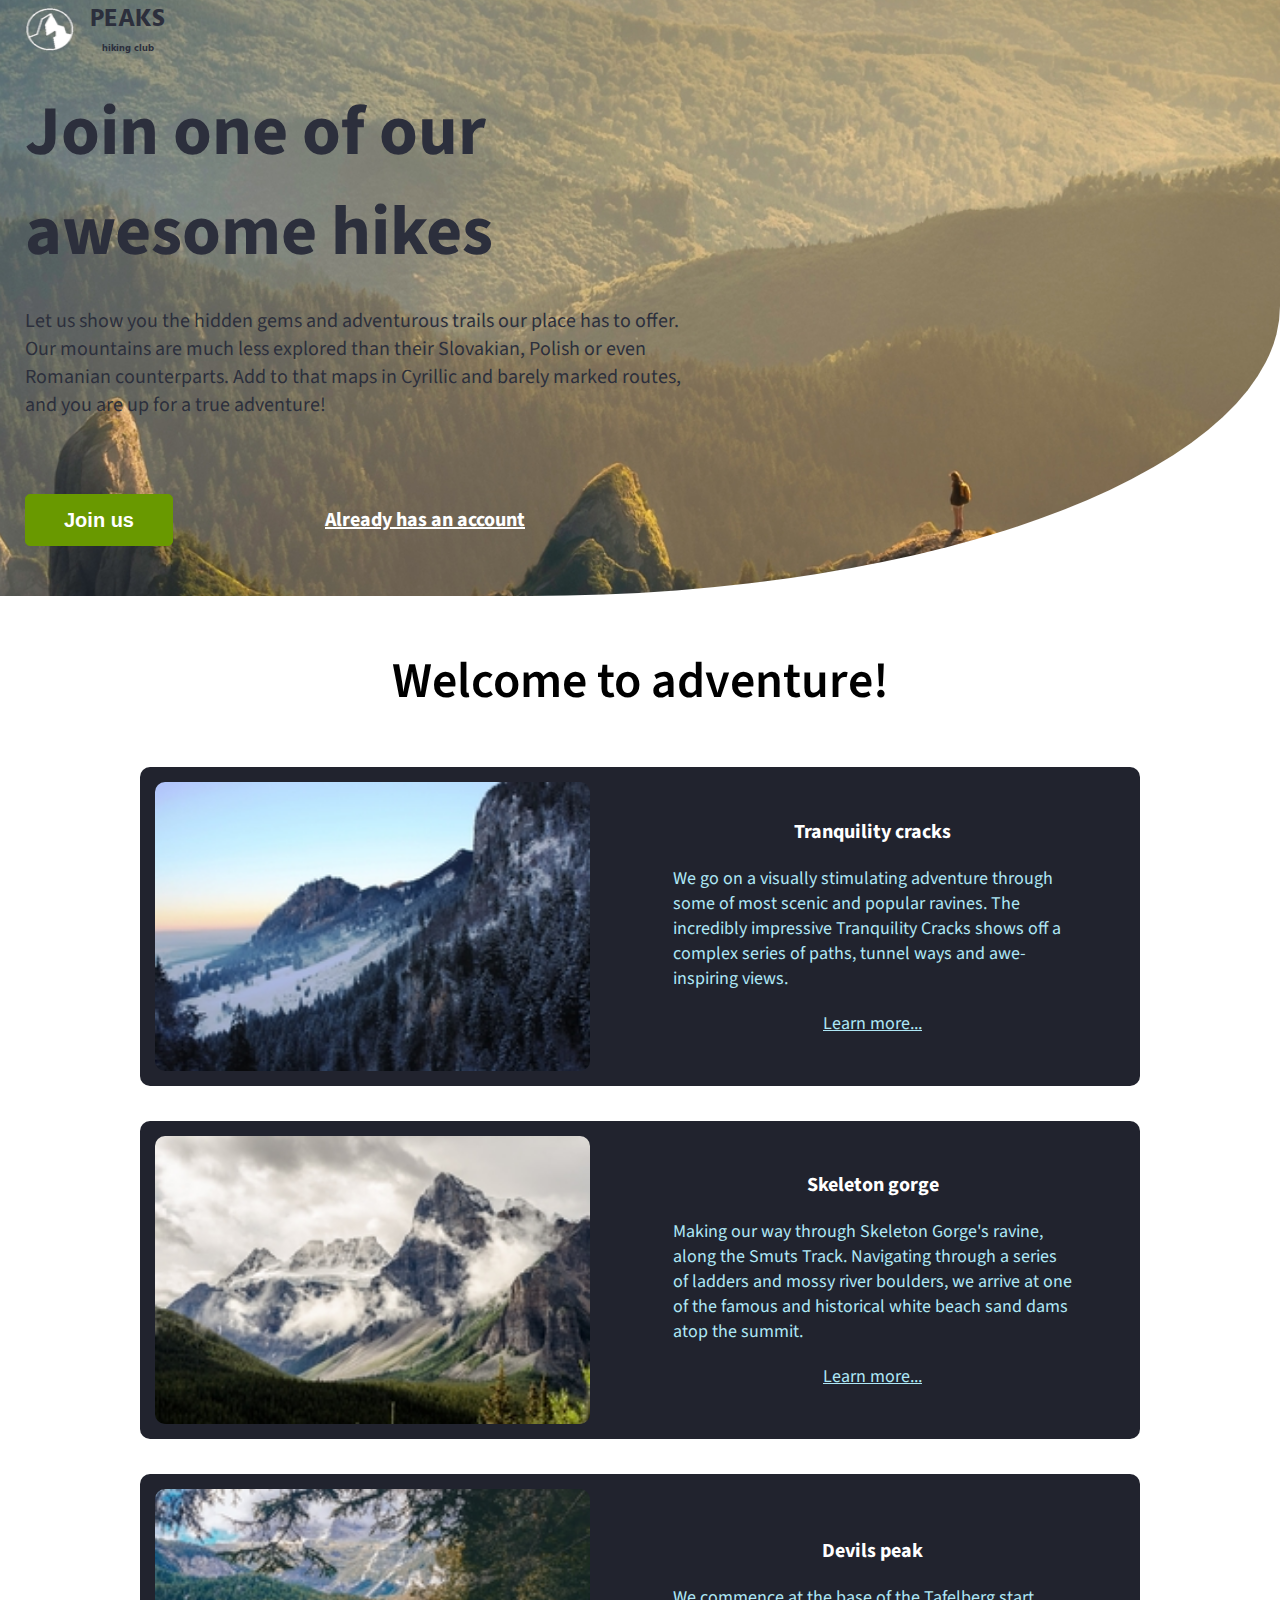
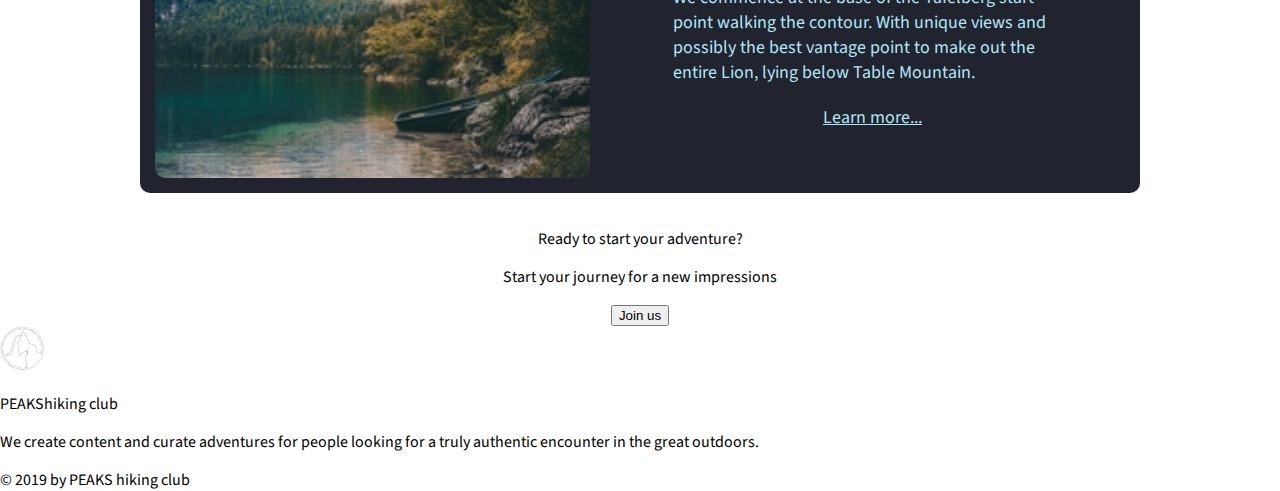
==== FL12_HW3/homework/index.html @ d1788f51 "1st 11122019" ====
<!DOCTYPE html>
<html lang="en">

<head>
    <meta charset="UTF-8">
    <meta name="viewport" content="width=device-width, initial-scale=1.0">
    <meta http-equiv="X-UA-Compatible" content="ie=edge">
    <link href="https://fonts.googleapis.com/css?family=Hind:400,600%7CSource+Sans+Pro:400,600,700%7CFresca"
          rel="stylesheet"/>

    <!-- Styles should be switched here: -->

    <link rel="stylesheet" type="text/css" href="css/style1.css">
    <!--     <link rel="stylesheet" type="text/css" href="css/style2.css">-->

    <title>PEAKS hiking club</title>
</head>

<body>
<header class="header">
    <div class="header-wrap">
        <div class="landing-logo">
            <img src="img/m-logo.png" alt="logo"/>
            <p>PEAKS<span>hiking club</span></p>
        </div>
        <p class="header_heading">
            Join one of our awesome hikes
        </p>
        <p class="header_text">
            Let us show you the hidden gems and adventurous trails our place has to offer.
            Our mountains are much less explored than their Slovakian,
            Polish or even Romanian counterparts. Add to that maps in Cyrillic and barely marked routes,
            and you are up for a true adventure!
        </p>
        <div>
            <button class="header_button">Join us</button>
            <a href="#" class="login">Already has an account</a>
        </div>
    </div>
</header>
<main class="section">
    <p class="section_text">
        Welcome to adventure!
    </p>
    <div class="section_card_wrap">
        <div class="section_card">
            <img class="section_card_img"
                 src="img/m-1.jpg"
                 alt="experts"/>
            <div class="section_card_right_container">
                <p class="section_card_heading">
                    Tranquility cracks
                </p>
                <p class="section_card_text">
                    We go on a visually stimulating adventure through some of most scenic and popular ravines.
                    The incredibly impressive Tranquility Cracks shows off a complex series of paths, tunnel ways and
                    awe-inspiring views.
                </p>
                <a href="#" class="section_link">Learn more...</a>
            </div>
        </div>
        <div class="section_card">
            <img class="section_card_img"
                 src="img/m-2.jpg"
                 alt="content formats"/>
            <div class="section_card_right_container">
                <p class="section_card_heading">
                    Skeleton gorge
                </p>
                <p class="section_card_text">
                    Making our way through Skeleton Gorge's ravine, along the Smuts Track.
                    Navigating through a series of ladders and mossy river boulders, we arrive at one of the famous and
                    historical white beach sand dams atop the summit.
                </p>
                <a href="#" class="section_link">Learn more...</a>
            </div>
        </div>
        <div class="section_card">
            <img class="section_card_img"
                 src="img/m-3.jpg"
                 alt="certificate"/>
            <div class="section_card_right_container">
                <p class="section_card_heading">
                    Devils peak
                </p>
                <p class="section_card_text">
                    We commence at the base of the Tafelberg start point walking the contour.
                    With unique views and possibly the best vantage point to make out the entire Lion, lying below Table
                    Mountain.
                </p>
                <a href="#" class="section_link">Learn more...</a>
            </div>
        </div>
    </div>
    <div class="section_banner">
        <div class="section_banner_text_wrap">
            <p class="section_banner_heading">
                Ready to start your adventure?
            </p>
            <p class="section_banner_text">
                Start your journey for a new impressions
            </p>
        </div>
        <button class="section_banner_button">Join us</button>
    </div>
</main>
<footer class="footer">
    <div class="footer-wrap">
        <div class="footer_logo landing-logo">
            <img src="img/m-logo.png" alt="logo"/>
            <p>PEAKS<span>hiking club</span></p>
        </div>
        <p class="footer_text">
            We create content and curate adventures for people looking for a truly authentic encounter in the great
            outdoors.
        </p>
        <span class="footer-cr">
          &copy; 2019 by PEAKS hiking club
        </span>
    </div>
</footer>
</body>

</html>
---- FL12_HW3/homework/css/style1.css ----
body {
  background-color: white;
  margin: 0 auto;
  font-family: 'Source Sans Pro', sans-serif; }

::selection {
  background: #14a0c7;
  color: #2c2f3c; }

.header {
  background: url("../img/m-h-day.jpg") center no-repeat;
  text-align: left;
  max-width: 100%;
  background-size: 1920px;
  border: 2px solid backgrCol;
  padding: 0;
  border-bottom-right-radius: 750px 290px; }
  .header .header-wrap {
    width: 100%;
    max-width: 1540px;
    margin: 0 auto; }
    .header .header-wrap .landing-logo {
      margin: 0 25px; }
      .header .header-wrap .landing-logo img {
        float: left;
        margin: 7px 0;
        height: 45px;
        width: 50px; }
      .header .header-wrap .landing-logo p {
        color: #2c2f3c;
        font-family: 'Hind', sans-serif;
        display: inline-block;
        margin: 0 auto;
        font-size: 25px;
        font-weight: 700;
        text-align: center;
        padding-left: 15px; }
        .header .header-wrap .landing-logo p span {
          display: block;
          font-size: 10px;
          margin: 0 auto; }
    .header .header-wrap .header_heading,
    .header .header-wrap .header_text {
      max-width: 660px;
      margin: 25px 25px; }
    .header .header-wrap .header_heading {
      color: #2c2f3c;
      font-size: 70px;
      font-weight: 700;
      text-align: left; }
    .header .header-wrap .header_text {
      color: #2c2f3c;
      font-size: 20px;
      text-align: left; }
    .header .header-wrap div:last-child {
      text-align: center;
      margin: 25px;
      max-width: 500px;
      display: flex;
      align-items: center;
      justify-content: space-between; }

.section {
  text-align: center; }
  .section .section_text {
    font-size: 50px;
    font-weight: 600; }
  .section .section_card_wrap {
    margin: 0 auto;
    max-width: 1000px;
    width: 100%; }
    .section .section_card_wrap .section_card {
      max-height: 100%;
      width: 100%;
      background-color: #21232e;
      display: flex;
      align-items: center;
      justify-content: leftspace-between;
      margin: 35px auto;
      border-radius: 10px; }
      .section .section_card_wrap .section_card img {
        border-radius: 10px;
        margin: 15px;
        max-height: 300px;
        width: 435px;
        max-width: 100%; }
      .section .section_card_wrap .section_card div {
        display: flex;
        flex-direction: column;
        justify-content: center;
        max-width: 400px;
        width: 100%;
        text-align: center;
        color: white;
        margin: 0 auto; }
        .section .section_card_wrap .section_card div .section_card_heading {
          font-size: 20px;
          margin: 10px 0 10px 0;
          font-weight: 700; }
        .section .section_card_wrap .section_card div .section_card_text {
          color: #aee7f6;
          font-size: 18px;
          text-align: left;
          margin: 10px 0 10px 0; }
        .section .section_card_wrap .section_card div a {
          font-size: 18px;
          color: #aee7f6;
          margin: 10px 0 10px 0; }

.header_button {
  width: 148px;
  height: 52px;
  color: white;
  background: #699900;
  border: 1px solid #699900;
  border-radius: 5px;
  font-weight: 700;
  font-size: 20px;
  margin: 50px 0; }

.login {
  font-size: 20px;
  color: white;
  font-weight: 700;
  margin: 50px 0; }
---- FL12_HW3/homework/css/style2.css ----
body {
  background-color: white;
  margin: 0 auto;
  font-family: 'Source Sans Pro', sans-serif; }

::selection {
  background: #14a0c7;
  color: #2c2f3c; }

.header {
  background: url("../img/m-h-day.jpg") center no-repeat;
  text-align: left;
  max-width: 100%;
  background-size: 1920px;
  border: 2px solid backgrCol;
  padding: 0;
  border-bottom-right-radius: 750px 290px; }
  .header .header-wrap {
    width: 100%;
    max-width: 1540px;
    margin: 0 auto; }
    .header .header-wrap .landing-logo {
      margin: 0 25px; }
      .header .header-wrap .landing-logo img {
        float: left;
        margin: 7px 0;
        height: 45px;
        width: 50px; }
      .header .header-wrap .landing-logo p {
        color: #2c2f3c;
        font-family: 'Hind', sans-serif;
        display: inline-block;
        margin: 0 auto;
        font-size: 25px;
        font-weight: 700;
        text-align: center;
        padding-left: 15px; }
        .header .header-wrap .landing-logo p span {
          display: block;
          font-size: 10px;
          margin: 0 auto; }
    .header .header-wrap .header_heading,
    .header .header-wrap .header_text {
      max-width: 660px;
      margin: 25px 25px; }
    .header .header-wrap .header_heading {
      color: #2c2f3c;
      font-size: 70px;
      font-weight: 700;
      text-align: left; }
    .header .header-wrap .header_text {
      color: #2c2f3c;
      font-size: 20px;
      text-align: left; }
    .header .header-wrap div:last-child {
      text-align: center;
      margin: 25px;
      max-width: 500px;
      display: flex;
      align-items: center;
      justify-content: space-between; }

.section {
  text-align: center; }
  .section .section_text {
    font-size: 50px;
    font-weight: 600; }
  .section .section_card_wrap {
    margin: 0 auto;
    max-width: 1000px;
    width: 100%; }
    .section .section_card_wrap .section_card {
      max-height: 100%;
      width: 100%;
      background-color: #21232e;
      display: flex;
      align-items: center;
      justify-content: leftspace-between;
      margin: 35px auto;
      border-radius: 10px; }
      .section .section_card_wrap .section_card img {
        border-radius: 10px;
        margin: 15px;
        max-height: 300px;
        width: 435px;
        max-width: 100%; }
      .section .section_card_wrap .section_card div {
        display: flex;
        flex-direction: column;
        justify-content: center;
        max-width: 400px;
        width: 100%;
        text-align: center;
        color: white;
        margin: 0 auto; }
        .section .section_card_wrap .section_card div .section_card_heading {
          font-size: 20px;
          margin: 10px 0 10px 0;
          font-weight: 700; }
        .section .section_card_wrap .section_card div .section_card_text {
          color: #aee7f6;
          font-size: 18px;
          text-align: left;
          margin: 10px 0 10px 0; }
        .section .section_card_wrap .section_card div a {
          font-size: 18px;
          color: #aee7f6;
          margin: 10px 0 10px 0; }

.header_button {
  width: 148px;
  height: 52px;
  color: white;
  background: #699900;
  border: 1px solid #699900;
  border-radius: 5px;
  font-weight: 700;
  font-size: 20px;
  margin: 50px 0; }

.login {
  font-size: 20px;
  color: white;
  font-weight: 700;
  margin: 50px 0; }
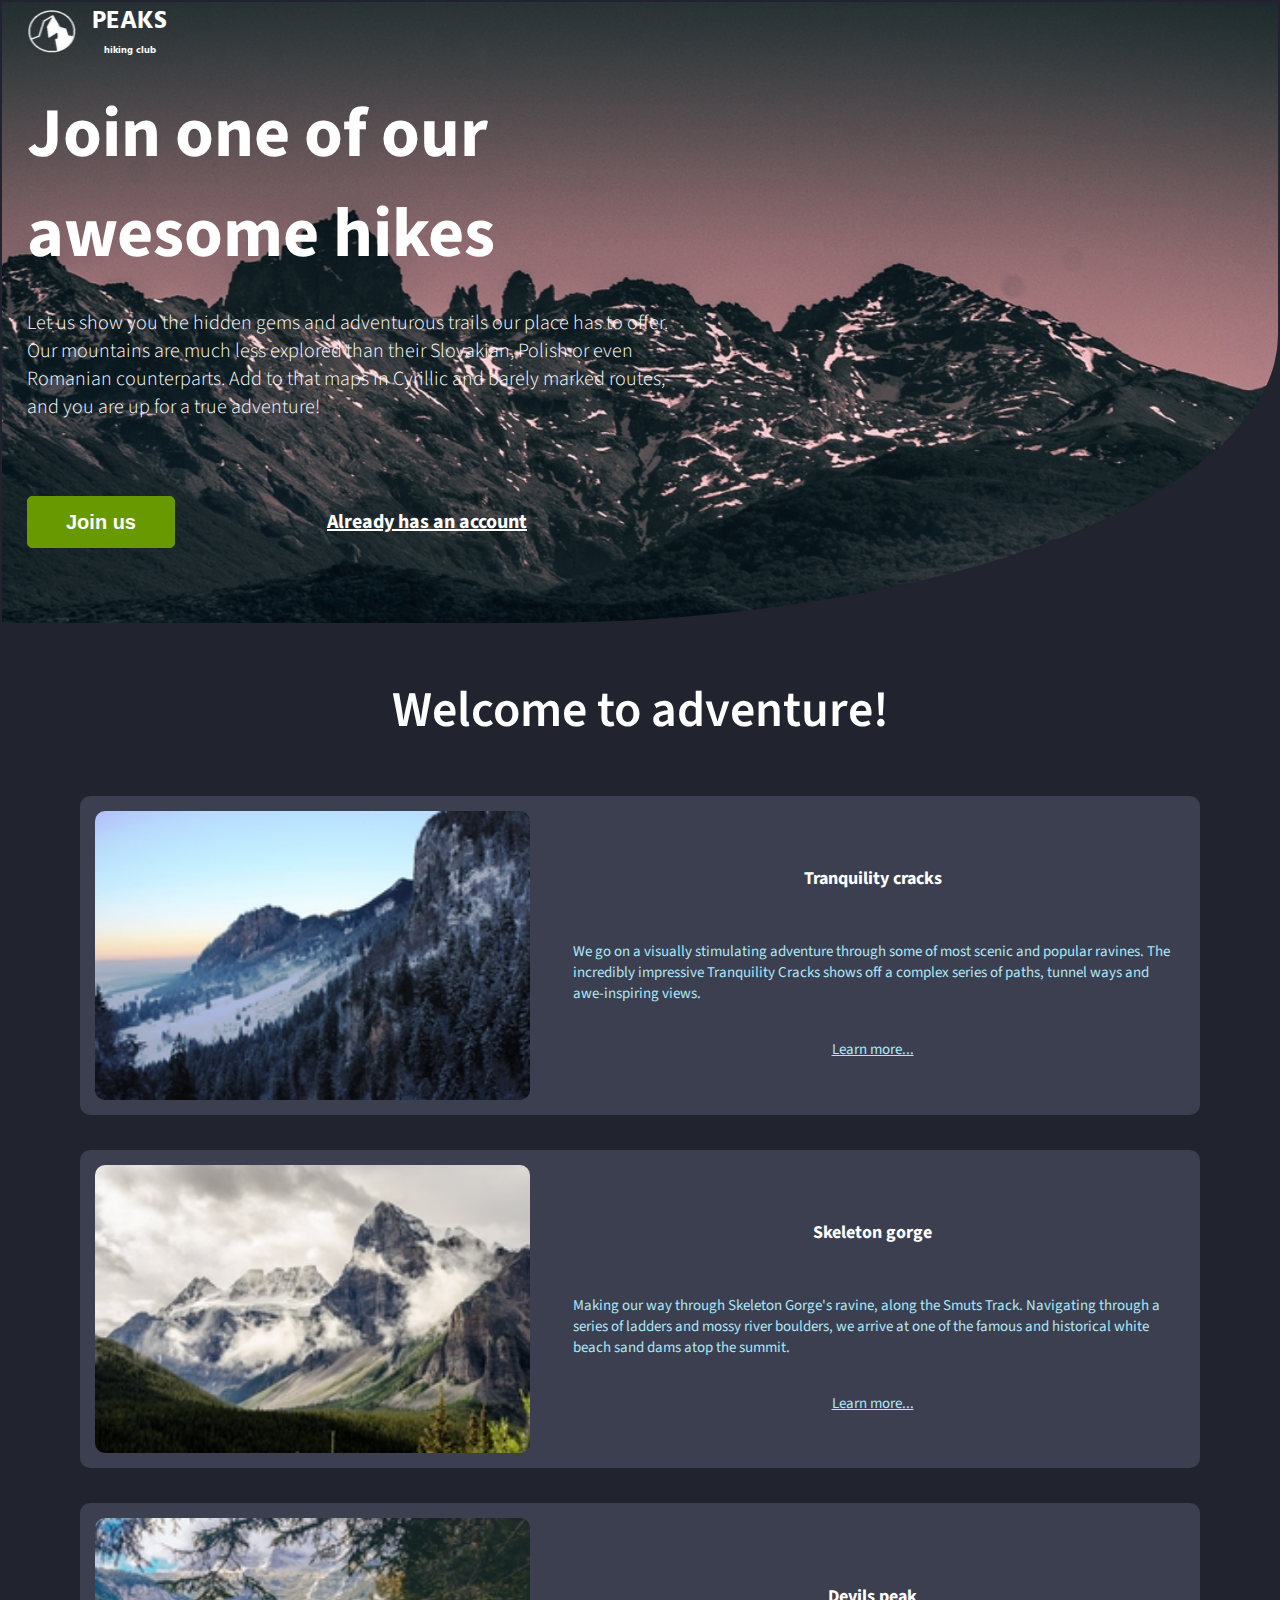
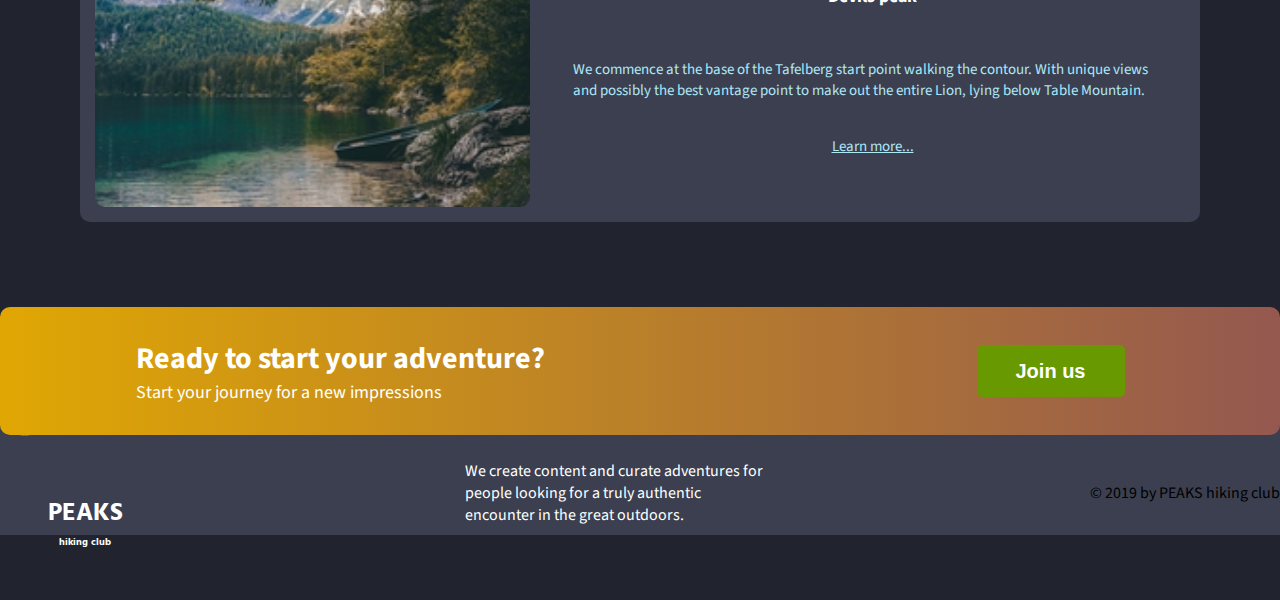
==== commit 49085a6f: "2nd 12122019" ====
--- a/FL12_HW3/homework/index.html
+++ b/FL12_HW3/homework/index.html
@@ -10,8 +10,8 @@
 
     <!-- Styles should be switched here: -->
 
-    <link rel="stylesheet" type="text/css" href="css/style1.css">
-    <!--     <link rel="stylesheet" type="text/css" href="css/style2.css">-->
+    <!-- <link rel="stylesheet" type="text/css" href="css/style1.css"> -->
+        <link rel="stylesheet" type="text/css" href="css/style2.css">
 
     <title>PEAKS hiking club</title>
 </head>
--- a/FL12_HW3/homework/css/style1.css
+++ b/FL12_HW3/homework/css/style1.css
@@ -12,7 +12,7 @@
   text-align: left;
   max-width: 100%;
   background-size: 1920px;
-  border: 2px solid backgrCol;
+  border: 2px solid white;
   padding: 0;
   border-bottom-right-radius: 750px 290px; }
   .header .header-wrap {
@@ -39,19 +39,16 @@
           display: block;
           font-size: 10px;
           margin: 0 auto; }
-    .header .header-wrap .header_heading,
+    .header .header-wrap .header_heading, .header .header-wrap .header_text {
+      color: #2c2f3c;
+      max-width: 660px;
+      margin: 25px 25px;
+      text-align: left;
+      font-weight: 700;
+      font-size: 70px; }
     .header .header-wrap .header_text {
-      max-width: 660px;
-      margin: 25px 25px; }
-    .header .header-wrap .header_heading {
-      color: #2c2f3c;
-      font-size: 70px;
-      font-weight: 700;
-      text-align: left; }
-    .header .header-wrap .header_text {
-      color: #2c2f3c;
-      font-size: 20px;
-      text-align: left; }
+      font-weight: 300;
+      font-size: 20px; }
     .header .header-wrap div:last-child {
       text-align: center;
       margin: 25px;
@@ -59,67 +56,141 @@
       display: flex;
       align-items: center;
       justify-content: space-between; }
+      .header .header-wrap div:last-child .header_button {
+        width: 148px;
+        height: 52px;
+        color: white;
+        background: #699900;
+        border: 1px solid #699900;
+        border-radius: 5px;
+        font-weight: 700;
+        font-size: 20px;
+        margin: 50px 0; }
+      .header .header-wrap div:last-child .login {
+        font-size: 20px;
+        color: white;
+        font-weight: 700;
+        margin: 50px 0; }
 
 .section {
   text-align: center; }
   .section .section_text {
+    color: #2c2f3c;
     font-size: 50px;
     font-weight: 600; }
   .section .section_card_wrap {
     margin: 0 auto;
-    max-width: 1000px;
+    max-width: 1130px;
     width: 100%; }
     .section .section_card_wrap .section_card {
-      max-height: 100%;
+      max-width: 1120px;
       width: 100%;
       background-color: #21232e;
       display: flex;
       align-items: center;
-      justify-content: leftspace-between;
+      justify-content: space-around;
       margin: 35px auto;
       border-radius: 10px; }
       .section .section_card_wrap .section_card img {
         border-radius: 10px;
         margin: 15px;
-        max-height: 300px;
         width: 435px;
-        max-width: 100%; }
+        height: auto; }
       .section .section_card_wrap .section_card div {
         display: flex;
         flex-direction: column;
         justify-content: center;
-        max-width: 400px;
+        max-width: 600px;
         width: 100%;
         text-align: center;
         color: white;
-        margin: 0 auto; }
+        margin: 50px auto; }
         .section .section_card_wrap .section_card div .section_card_heading {
-          font-size: 20px;
-          margin: 10px 0 10px 0;
+          font-size: 18px;
+          margin: 15px auto;
           font-weight: 700; }
         .section .section_card_wrap .section_card div .section_card_text {
           color: #aee7f6;
-          font-size: 18px;
+          font-size: 15px;
           text-align: left;
-          margin: 10px 0 10px 0; }
+          margin: 35px 0; }
         .section .section_card_wrap .section_card div a {
-          font-size: 18px;
+          font-size: 15px;
           color: #aee7f6;
-          margin: 10px 0 10px 0; }
+          text-align: center; }
+  .section .section_banner {
+    background: linear-gradient(to right, #649315, #305ecf);
+    max-width: 1300px;
+    width: 100%;
+    margin: 0 auto;
+    display: flex;
+    justify-content: space-around;
+    align-items: center;
+    border-radius: 10px;
+    position: relative;
+    top: 50px;
+    z-index: 2; }
+    .section .section_banner .section_banner_text_wrap {
+      flex-direction: column;
+      text-align: left;
+      max-width: 600px;
+      width: 100%;
+      margin: 30px 0 30px 50px; }
+      .section .section_banner .section_banner_text_wrap .section_banner_heading {
+        color: #2c2f3c;
+        font-size: 30px;
+        font-weight: 700;
+        margin: auto; }
+      .section .section_banner .section_banner_text_wrap .section_banner_text {
+        color: #2c2f3c;
+        font-size: 18px;
+        margin: auto; }
+    .section .section_banner .section_banner_button {
+      width: 148px;
+      height: 52px;
+      color: white;
+      background: #699900;
+      border: 1px solid #699900;
+      border-radius: 5px;
+      font-weight: 700;
+      font-size: 20px;
+      margin: auto 70px; }
 
-.header_button {
-  width: 148px;
-  height: 52px;
-  color: white;
-  background: #699900;
-  border: 1px solid #699900;
-  border-radius: 5px;
-  font-weight: 700;
-  font-size: 20px;
-  margin: 50px 0; }
-
-.login {
-  font-size: 20px;
-  color: white;
-  font-weight: 700;
-  margin: 50px 0; }
+.footer {
+  position: relative;
+  max-width: 1920px;
+  height: 150px;
+  width: 100%;
+  margin: 0 auto;
+  background-color: #21232e;
+  z-index: 1; }
+  .footer .footer-wrap {
+    display: flex;
+    align-items: center;
+    justify-content: space-around; }
+    .footer .footer-wrap .landing-logo img {
+      float: left;
+      margin: 7px 0;
+      height: 45px;
+      width: 50px; }
+    .footer .footer-wrap .landing-logo p {
+      color: #2c2f3c;
+      font-family: 'Hind', sans-serif;
+      display: inline-block;
+      margin: 0 auto;
+      font-size: 25px;
+      font-weight: 700;
+      text-align: center;
+      padding-left: 15px;
+      margin: 50px auto;
+      max-width: 300px;
+      width: 100%; }
+      .footer .footer-wrap .landing-logo p span {
+        display: block;
+        font-size: 10px;
+        margin: 0 auto; }
+    .footer .footer-wrap .footer_text {
+      color: #2c2f3c;
+      margin: 0 auto;
+      max-width: 300px;
+      width: 100%; }
--- a/FL12_HW3/homework/css/style2.css
+++ b/FL12_HW3/homework/css/style2.css
@@ -1,18 +1,18 @@
 body {
-  background-color: white;
+  background-color: #21232e;
   margin: 0 auto;
   font-family: 'Source Sans Pro', sans-serif; }
 
 ::selection {
-  background: #14a0c7;
-  color: #2c2f3c; }
+  background: #ff4e33;
+  color: white; }
 
 .header {
-  background: url("../img/m-h-day.jpg") center no-repeat;
+  background: url("../img/m-h-night.jpg") center no-repeat;
   text-align: left;
   max-width: 100%;
   background-size: 1920px;
-  border: 2px solid backgrCol;
+  border: 2px solid #21232e;
   padding: 0;
   border-bottom-right-radius: 750px 290px; }
   .header .header-wrap {
@@ -27,7 +27,7 @@
         height: 45px;
         width: 50px; }
       .header .header-wrap .landing-logo p {
-        color: #2c2f3c;
+        color: white;
         font-family: 'Hind', sans-serif;
         display: inline-block;
         margin: 0 auto;
@@ -39,19 +39,16 @@
           display: block;
           font-size: 10px;
           margin: 0 auto; }
-    .header .header-wrap .header_heading,
+    .header .header-wrap .header_heading, .header .header-wrap .header_text {
+      color: white;
+      max-width: 660px;
+      margin: 25px 25px;
+      text-align: left;
+      font-weight: 700;
+      font-size: 70px; }
     .header .header-wrap .header_text {
-      max-width: 660px;
-      margin: 25px 25px; }
-    .header .header-wrap .header_heading {
-      color: #2c2f3c;
-      font-size: 70px;
-      font-weight: 700;
-      text-align: left; }
-    .header .header-wrap .header_text {
-      color: #2c2f3c;
-      font-size: 20px;
-      text-align: left; }
+      font-weight: 300;
+      font-size: 20px; }
     .header .header-wrap div:last-child {
       text-align: center;
       margin: 25px;
@@ -59,67 +56,141 @@
       display: flex;
       align-items: center;
       justify-content: space-between; }
+      .header .header-wrap div:last-child .header_button {
+        width: 148px;
+        height: 52px;
+        color: white;
+        background: #699900;
+        border: 1px solid #699900;
+        border-radius: 5px;
+        font-weight: 700;
+        font-size: 20px;
+        margin: 50px 0; }
+      .header .header-wrap div:last-child .login {
+        font-size: 20px;
+        color: white;
+        font-weight: 700;
+        margin: 50px 0; }
 
 .section {
   text-align: center; }
   .section .section_text {
+    color: white;
     font-size: 50px;
     font-weight: 600; }
   .section .section_card_wrap {
     margin: 0 auto;
-    max-width: 1000px;
+    max-width: 1130px;
     width: 100%; }
     .section .section_card_wrap .section_card {
-      max-height: 100%;
+      max-width: 1120px;
       width: 100%;
-      background-color: #21232e;
+      background-color: #3b3f50;
       display: flex;
       align-items: center;
-      justify-content: leftspace-between;
+      justify-content: space-around;
       margin: 35px auto;
       border-radius: 10px; }
       .section .section_card_wrap .section_card img {
         border-radius: 10px;
         margin: 15px;
-        max-height: 300px;
         width: 435px;
-        max-width: 100%; }
+        height: auto; }
       .section .section_card_wrap .section_card div {
         display: flex;
         flex-direction: column;
         justify-content: center;
-        max-width: 400px;
+        max-width: 600px;
         width: 100%;
         text-align: center;
         color: white;
-        margin: 0 auto; }
+        margin: 50px auto; }
         .section .section_card_wrap .section_card div .section_card_heading {
-          font-size: 20px;
-          margin: 10px 0 10px 0;
+          font-size: 18px;
+          margin: 15px auto;
           font-weight: 700; }
         .section .section_card_wrap .section_card div .section_card_text {
           color: #aee7f6;
-          font-size: 18px;
+          font-size: 15px;
           text-align: left;
-          margin: 10px 0 10px 0; }
+          margin: 35px 0; }
         .section .section_card_wrap .section_card div a {
-          font-size: 18px;
+          font-size: 15px;
           color: #aee7f6;
-          margin: 10px 0 10px 0; }
+          text-align: center; }
+  .section .section_banner {
+    background: linear-gradient(to right, #e0a703, #945850);
+    max-width: 1300px;
+    width: 100%;
+    margin: 0 auto;
+    display: flex;
+    justify-content: space-around;
+    align-items: center;
+    border-radius: 10px;
+    position: relative;
+    top: 50px;
+    z-index: 2; }
+    .section .section_banner .section_banner_text_wrap {
+      flex-direction: column;
+      text-align: left;
+      max-width: 600px;
+      width: 100%;
+      margin: 30px 0 30px 50px; }
+      .section .section_banner .section_banner_text_wrap .section_banner_heading {
+        color: white;
+        font-size: 30px;
+        font-weight: 700;
+        margin: auto; }
+      .section .section_banner .section_banner_text_wrap .section_banner_text {
+        color: white;
+        font-size: 18px;
+        margin: auto; }
+    .section .section_banner .section_banner_button {
+      width: 148px;
+      height: 52px;
+      color: white;
+      background: #699900;
+      border: 1px solid #699900;
+      border-radius: 5px;
+      font-weight: 700;
+      font-size: 20px;
+      margin: auto 70px; }
 
-.header_button {
-  width: 148px;
-  height: 52px;
-  color: white;
-  background: #699900;
-  border: 1px solid #699900;
-  border-radius: 5px;
-  font-weight: 700;
-  font-size: 20px;
-  margin: 50px 0; }
-
-.login {
-  font-size: 20px;
-  color: white;
-  font-weight: 700;
-  margin: 50px 0; }
+.footer {
+  position: relative;
+  max-width: 1920px;
+  height: 150px;
+  width: 100%;
+  margin: 0 auto;
+  background-color: #3b3f50;
+  z-index: 1; }
+  .footer .footer-wrap {
+    display: flex;
+    align-items: center;
+    justify-content: space-around; }
+    .footer .footer-wrap .landing-logo img {
+      float: left;
+      margin: 7px 0;
+      height: 45px;
+      width: 50px; }
+    .footer .footer-wrap .landing-logo p {
+      color: white;
+      font-family: 'Hind', sans-serif;
+      display: inline-block;
+      margin: 0 auto;
+      font-size: 25px;
+      font-weight: 700;
+      text-align: center;
+      padding-left: 15px;
+      margin: 50px auto;
+      max-width: 300px;
+      width: 100%; }
+      .footer .footer-wrap .landing-logo p span {
+        display: block;
+        font-size: 10px;
+        margin: 0 auto; }
+    .footer .footer-wrap .footer_text {
+      color: white;
+      margin: 0 auto;
+      max-width: 300px;
+      width: 100%; }
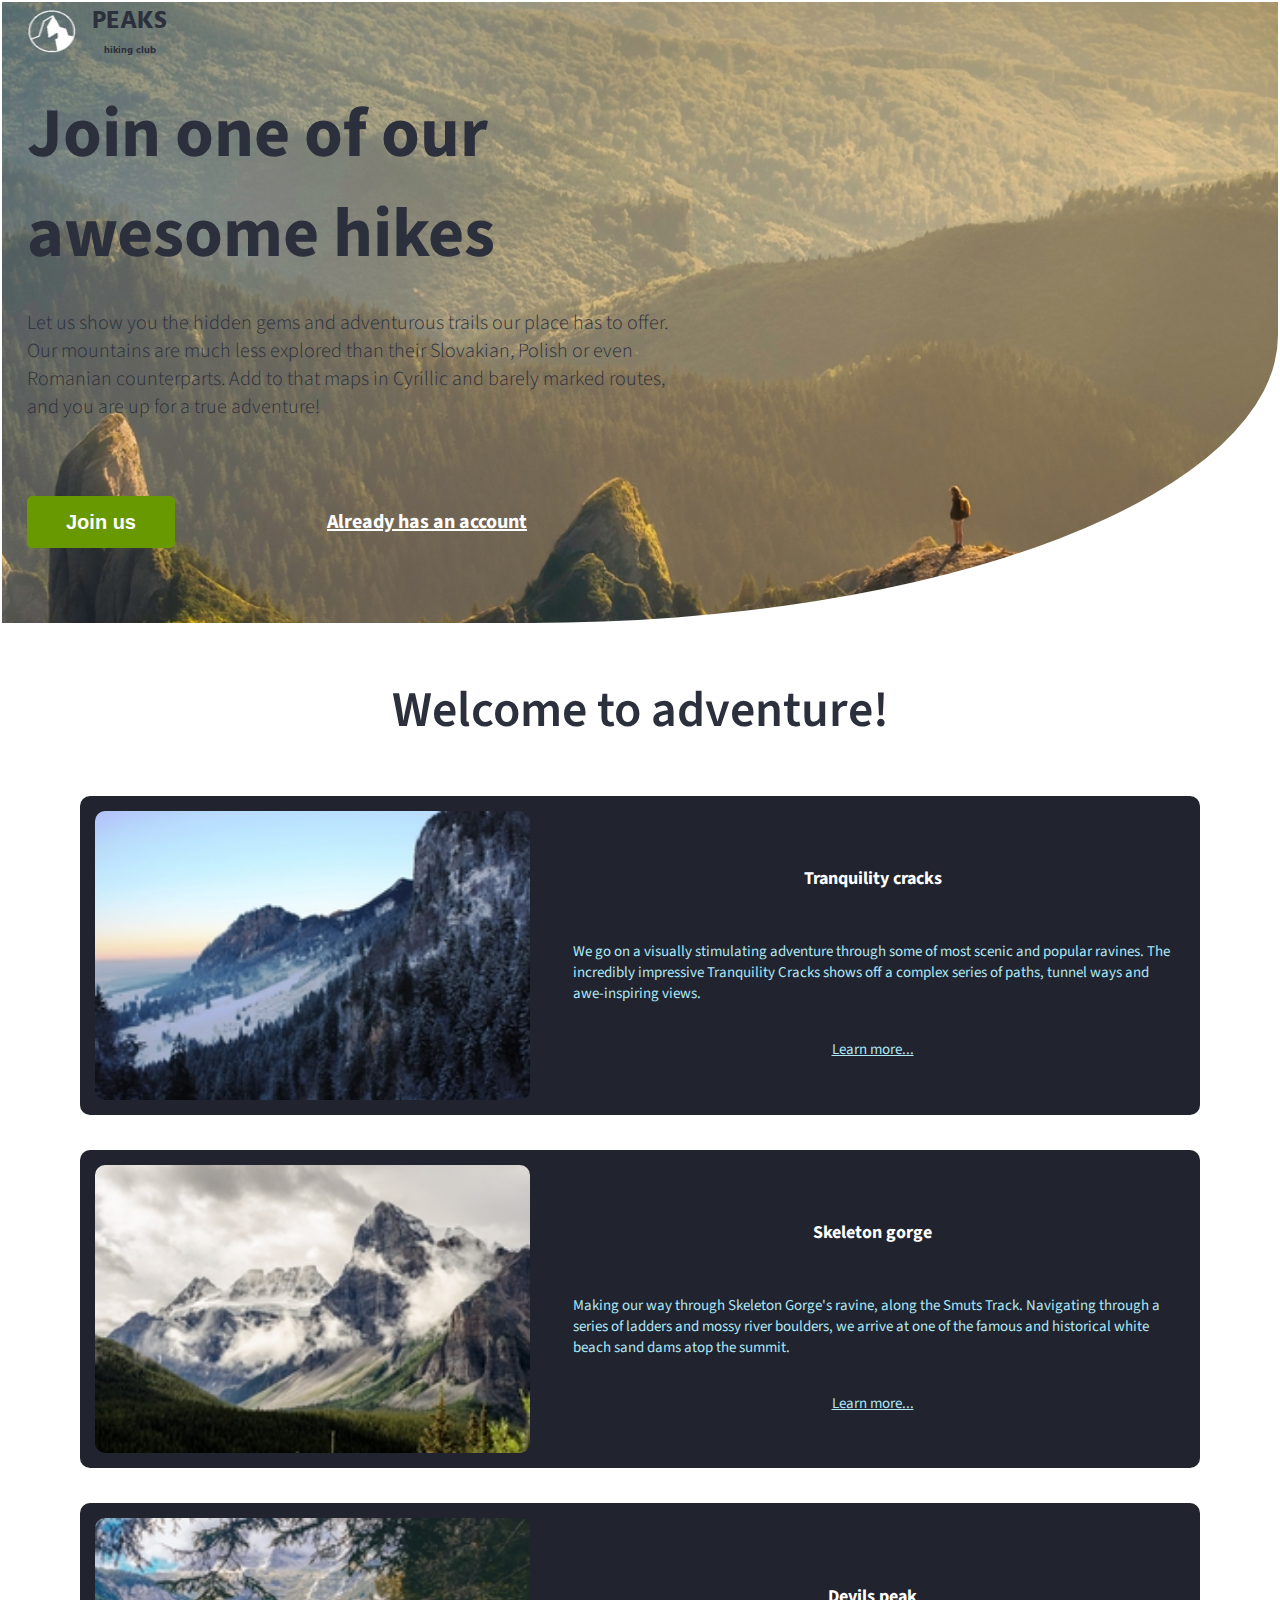
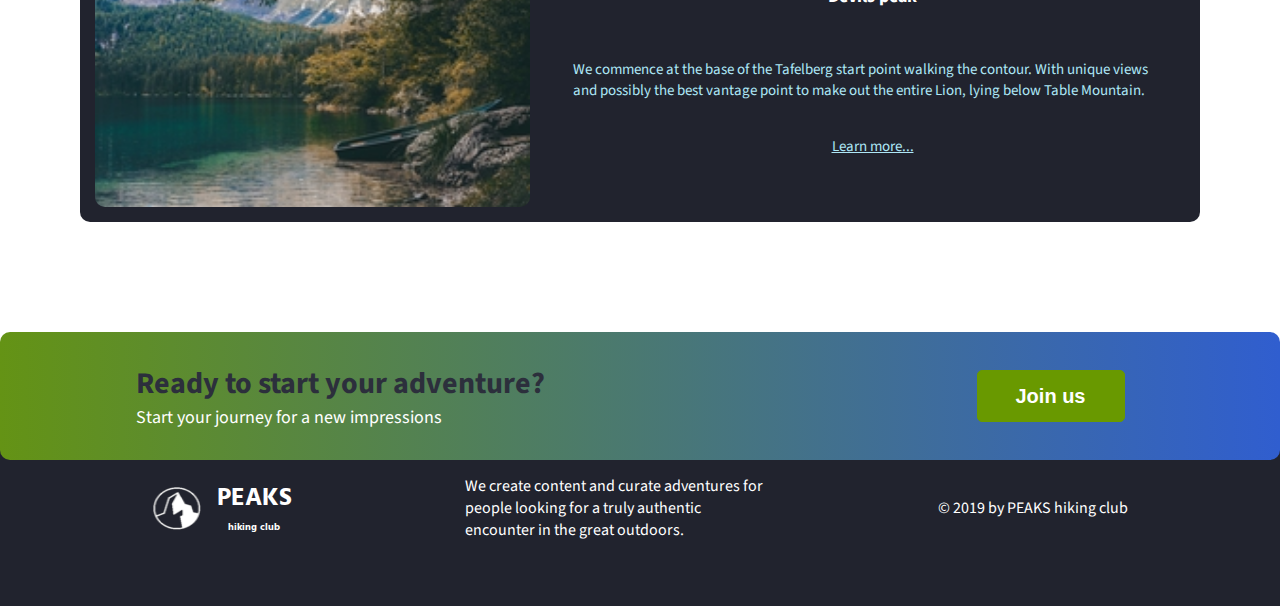
==== commit 48a1635c: "3кd 13122019" ====
--- a/FL12_HW3/homework/index.html
+++ b/FL12_HW3/homework/index.html
@@ -10,8 +10,8 @@
 
     <!-- Styles should be switched here: -->
 
-    <!-- <link rel="stylesheet" type="text/css" href="css/style1.css"> -->
-        <link rel="stylesheet" type="text/css" href="css/style2.css">
+    <link rel="stylesheet" type="text/css" href="css/style1.css">
+        <!-- <link rel="stylesheet" type="text/css" href="css/style2.css"> -->
 
     <title>PEAKS hiking club</title>
 </head>
--- a/FL12_HW3/homework/css/style1.css
+++ b/FL12_HW3/homework/css/style1.css
@@ -28,7 +28,7 @@
         width: 50px; }
       .header .header-wrap .landing-logo p {
         color: #2c2f3c;
-        font-family: 'Hind', sans-serif;
+        font-family: "Hind", sans-serif;
         display: inline-block;
         margin: 0 auto;
         font-size: 25px;
@@ -122,13 +122,13 @@
     background: linear-gradient(to right, #649315, #305ecf);
     max-width: 1300px;
     width: 100%;
-    margin: 0 auto;
+    margin: 25px auto;
     display: flex;
     justify-content: space-around;
     align-items: center;
     border-radius: 10px;
     position: relative;
-    top: 50px;
+    top: 75px;
     z-index: 2; }
     .section .section_banner .section_banner_text_wrap {
       flex-direction: column;
@@ -142,7 +142,7 @@
         font-weight: 700;
         margin: auto; }
       .section .section_banner .section_banner_text_wrap .section_banner_text {
-        color: #2c2f3c;
+        color: white;
         font-size: 18px;
         margin: auto; }
     .section .section_banner .section_banner_button {
@@ -159,38 +159,43 @@
 .footer {
   position: relative;
   max-width: 1920px;
-  height: 150px;
-  width: 100%;
+  max-height: 300px;
+  height: 100%;
   margin: 0 auto;
   background-color: #21232e;
   z-index: 1; }
   .footer .footer-wrap {
     display: flex;
+    flex-wrap: wrap;
+    padding: 65px;
+    margin: 0 auto;
     align-items: center;
     justify-content: space-around; }
-    .footer .footer-wrap .landing-logo img {
-      float: left;
-      margin: 7px 0;
-      height: 45px;
-      width: 50px; }
-    .footer .footer-wrap .landing-logo p {
-      color: #2c2f3c;
-      font-family: 'Hind', sans-serif;
-      display: inline-block;
+    .footer .footer-wrap .landing-logo {
+      margin: 0 auto; }
+      .footer .footer-wrap .landing-logo img {
+        float: left;
+        margin: 7px 0;
+        height: 45px;
+        width: 50px; }
+      .footer .footer-wrap .landing-logo p {
+        color: #2c2f3c;
+        font-family: "Hind", sans-serif;
+        display: inline-block;
+        margin: 0 auto;
+        font-size: 25px;
+        font-weight: 700;
+        text-align: center;
+        padding-left: 15px;
+        color: white; }
+        .footer .footer-wrap .landing-logo p span {
+          display: block;
+          font-size: 10px;
+          margin: 0 auto; }
+    .footer .footer-wrap .footer_text {
+      color: white;
       margin: 0 auto;
-      font-size: 25px;
-      font-weight: 700;
-      text-align: center;
-      padding-left: 15px;
-      margin: 50px auto;
-      max-width: 300px;
-      width: 100%; }
-      .footer .footer-wrap .landing-logo p span {
-        display: block;
-        font-size: 10px;
-        margin: 0 auto; }
-    .footer .footer-wrap .footer_text {
-      color: #2c2f3c;
-      margin: 0 auto;
-      max-width: 300px;
-      width: 100%; }
+      max-width: 300px; }
+    .footer .footer-wrap .footer-cr {
+      color: white;
+      margin: 0 auto; }
--- a/FL12_HW3/homework/css/style2.css
+++ b/FL12_HW3/homework/css/style2.css
@@ -28,7 +28,7 @@
         width: 50px; }
       .header .header-wrap .landing-logo p {
         color: white;
-        font-family: 'Hind', sans-serif;
+        font-family: "Fresca", sans-serif;
         display: inline-block;
         margin: 0 auto;
         font-size: 25px;
@@ -119,16 +119,16 @@
           color: #aee7f6;
           text-align: center; }
   .section .section_banner {
-    background: linear-gradient(to right, #e0a703, #945850);
+    background: linear-gradient(to right, #e0a703, #9458ff);
     max-width: 1300px;
     width: 100%;
-    margin: 0 auto;
+    margin: 25px auto;
     display: flex;
     justify-content: space-around;
     align-items: center;
     border-radius: 10px;
     position: relative;
-    top: 50px;
+    top: 75px;
     z-index: 2; }
     .section .section_banner .section_banner_text_wrap {
       flex-direction: column;
@@ -159,38 +159,43 @@
 .footer {
   position: relative;
   max-width: 1920px;
-  height: 150px;
-  width: 100%;
+  max-height: 300px;
+  height: 100%;
   margin: 0 auto;
   background-color: #3b3f50;
   z-index: 1; }
   .footer .footer-wrap {
     display: flex;
+    flex-wrap: wrap;
+    padding: 65px;
+    margin: 0 auto;
     align-items: center;
     justify-content: space-around; }
-    .footer .footer-wrap .landing-logo img {
-      float: left;
-      margin: 7px 0;
-      height: 45px;
-      width: 50px; }
-    .footer .footer-wrap .landing-logo p {
-      color: white;
-      font-family: 'Hind', sans-serif;
-      display: inline-block;
+    .footer .footer-wrap .landing-logo {
+      margin: 0 auto; }
+      .footer .footer-wrap .landing-logo img {
+        float: left;
+        margin: 7px 0;
+        height: 45px;
+        width: 50px; }
+      .footer .footer-wrap .landing-logo p {
+        color: white;
+        font-family: "Fresca", sans-serif;
+        display: inline-block;
+        margin: 0 auto;
+        font-size: 25px;
+        font-weight: 700;
+        text-align: center;
+        padding-left: 15px;
+        color: white; }
+        .footer .footer-wrap .landing-logo p span {
+          display: block;
+          font-size: 10px;
+          margin: 0 auto; }
+    .footer .footer-wrap .footer_text {
+      color: white;
       margin: 0 auto;
-      font-size: 25px;
-      font-weight: 700;
-      text-align: center;
-      padding-left: 15px;
-      margin: 50px auto;
-      max-width: 300px;
-      width: 100%; }
-      .footer .footer-wrap .landing-logo p span {
-        display: block;
-        font-size: 10px;
-        margin: 0 auto; }
-    .footer .footer-wrap .footer_text {
-      color: white;
-      margin: 0 auto;
-      max-width: 300px;
-      width: 100%; }
+      max-width: 300px; }
+    .footer .footer-wrap .footer-cr {
+      color: white;
+      margin: 0 auto; }
